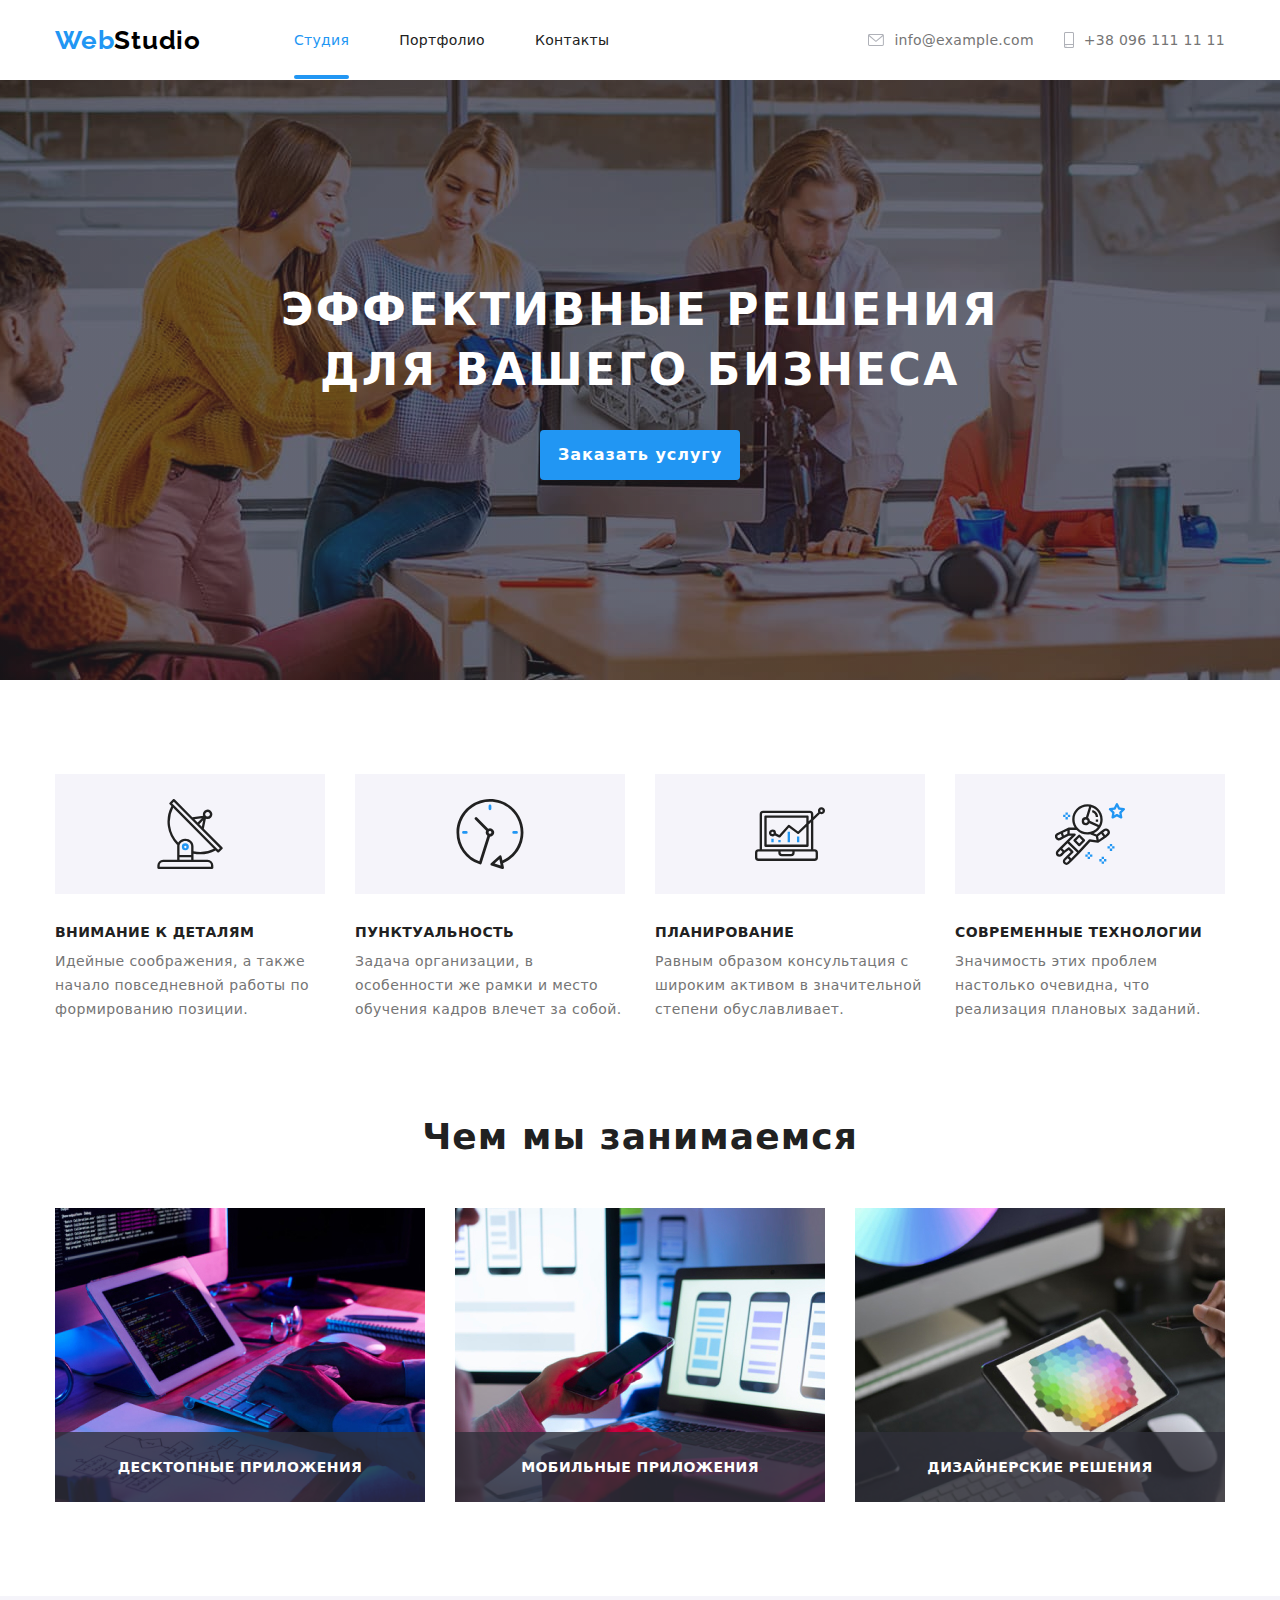
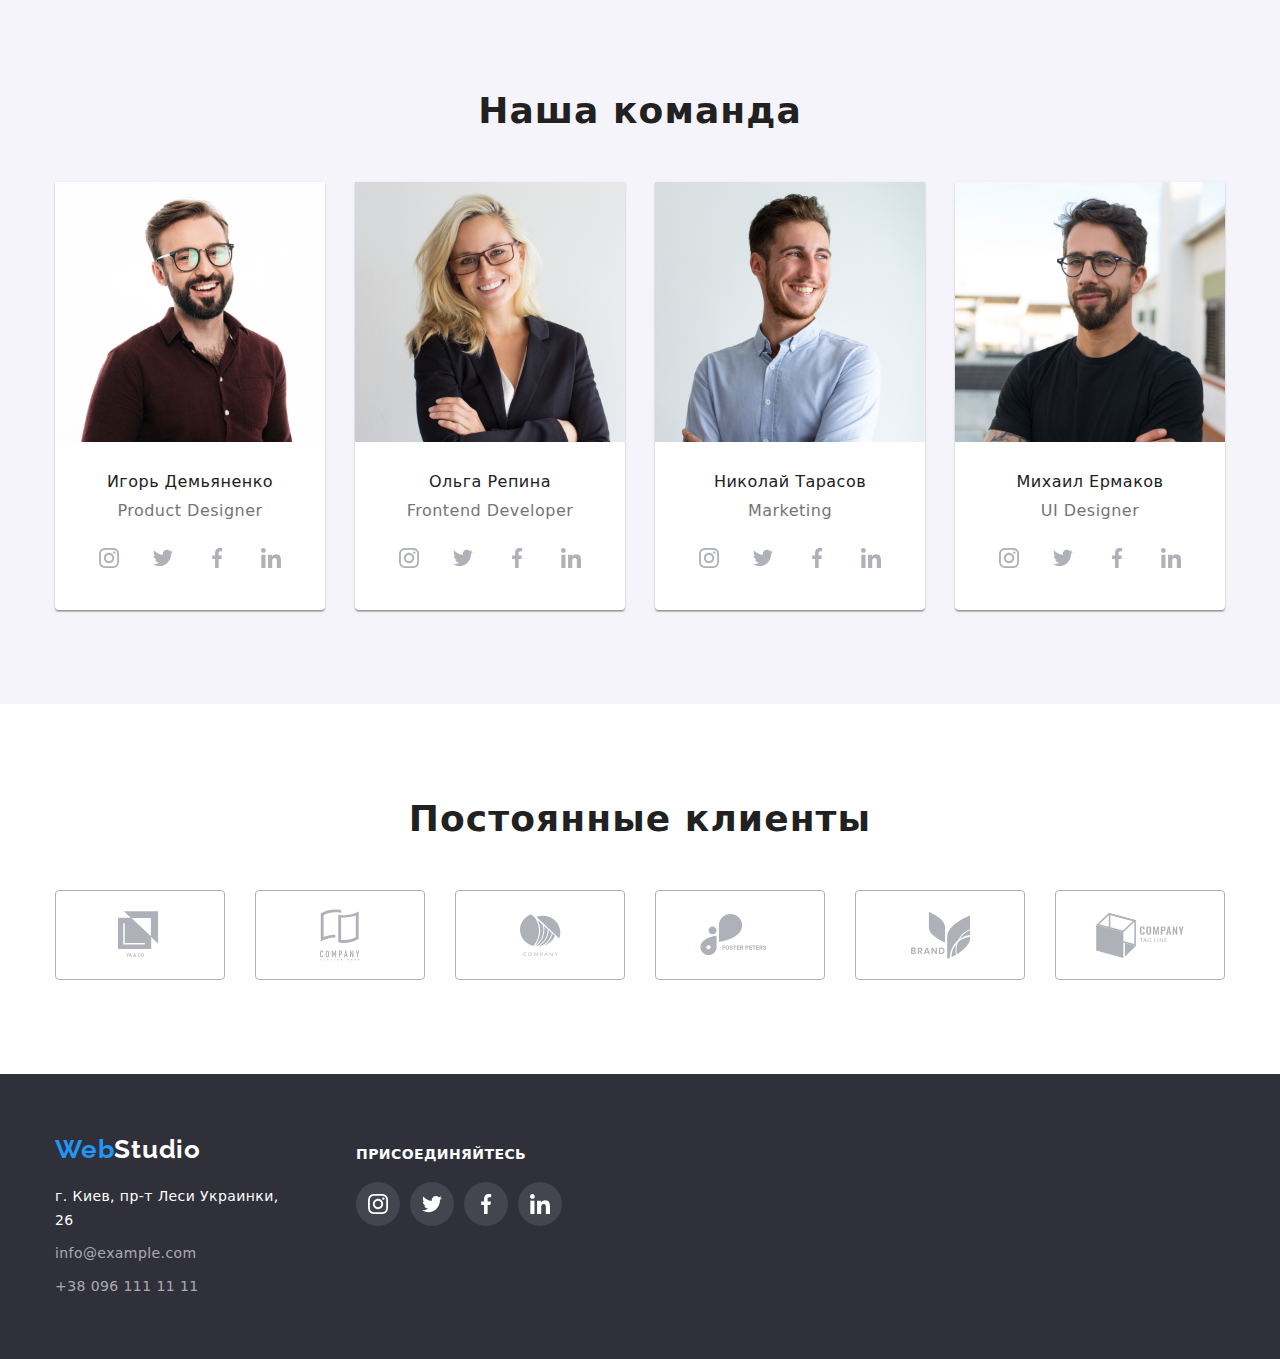
==== index.html @ fbb75f8d "перенос папок и файлов с предыдущего репозитория" ====
<!DOCTYPE html>
<html lang="ru">
<head>
    <meta charset="UTF-8">
    <meta name="viewport" content="width=device-width, initial-scale=1.0">
    <title>WebStudio</title>
    <link rel="stylesheet" href="https://cdnjs.cloudflare.com/ajax/libs/modern-normalize/1.0.0/modern-normalize.css">
    <link href="https://fonts.googleapis.com/css2?family=Raleway:wght@700&family=Roboto:wght@400;500;700;900&display=swap" rel="stylesheet">
    <link rel="stylesheet" href="./css/styles.css">
</head>
<body>

    <!--Header container-->
    <header class="header-container">
        <div class="container">
            <div class="header-wrapper">
                <a class="link" href="./index.html" aria-label="WebStudio">
                    <span class="web">Web<span class="header-studio">Studio</span></span>
                </a>
                 <nav class="nav-container">
                    <ul class="navigation-menu">
                        <li class="item active"><a href="./index.html" class="link active">Студия</a></li>
                        <li class="item"><a href="./portfolio.html" class="link">Портфолио</a></li>
                        <li class="item"><a href="" class="link">Контакты</a></li>
                    </ul>
                 </nav>
                 <ul class="contacts-list">
                     <li class="item">
                        <a href="info@example.com" class="link">
                            <svg width="16" height="12">
                                <use href="./img/svg/sprite.svg#icon-envelope"></use>
                            </svg>info@example.com</a>
                    </li>
                     <li class="item">
                        <a href="tel:+380961111111" class="link">
                            <svg width="10" height="16" style="background-position: center;">
                                <use href="./img/svg/sprite.svg#icon-smartphone"></use>
                            </svg>+38 096 111 11 11</a>
                    </li>
                 </ul>
            </div>
        </div>
    </header>

    <main>
        <!--section-1 container-->
            <section class="section-1">
                <div class="container">
                    <h1 class="title">Эффективные решения <br> для вашего бизнеса</h1>
                    <button class="main-button" data-modal-open>Заказать услугу</button>
                    <!--modal with backdrop-->
                    <div class="backdrop is-hidden" data-modal>
                        <div class="modal">
                            <button data-modal-close></button>
                        </div>
                    </div>
                </div>
            </section>

        <!--section-2 container-->
            <section class="section-2">
                <div class="container">
                <h2>Специфика работы</h2>
                <ul class="work-list">
                    <li class="item">
                        <h3 class="title">Внимание к деталям</h3>
                        <p class="discription">Идейные соображения, а также начало повседневной работы по формированию позиции.</p>
                    </li>
                    <li class="item">
                        <h3 class="title">Пунктуальность</h3>
                        <p class="discription">Задача организации, в особенности же рамки и место обучения кадров влечет за собой.</p>
                    </li>
                    <li class="item">
                        <h3 class="title">Планирование</h3>
                        <p class="discription">Равным образом консультация с широким активом в значительной степени обуславливает.</p>
                    </li>
                    <li class="item">
                        <h3 class="title">Современные технологии</h3>
                        <p class="discription">Значимость этих проблем настолько очевидна, что реализация плановых заданий.</p>
                    </li>
                </ul>
                </div>
            </section>  

            <!--section-3 container-->
            <section class="section-3">
                <div class="container">
                <h2>Чем мы занимаемся</h2>
                    <ul>
                        <li><img src="./img/sect-3/img-1.jpg" alt="Десктопные приложения"><h3>Десктопные приложения</h3></li>
                        <li><img src="./img/sect-3/img-2.jpg" alt="Мобильные приложения"><h3>Мобильные приложения</h3></li>
                        <li><img src="./img/sect-3/img-3.jpg" alt="Дизайнерские решения"><h3>Дизайнерские решения</h3></li>
                    </ul>
                </div>
            </section>

        <!--section-4 container-->
            <section class="section-4">
                <div class="container">
                <h2>Наша команда</h2>
                <ul class="team-list">
                    <li>
                        <img src="./img/sect-4/img-1.jpg" alt="Игорь Демьяненко (фото)" width="270">
                        <h3>Игорь Демьяненко</h3>
                        <p>Product Designer</p>
                       <ul class="social-links-icons">
                           <li><a href="">
                               <svg width="20" height="20">
                                   <use href="./img/svg/sprite.svg#icon-instagram" class="icon-link"></use>
                               </svg>
                           </a></li>
                           <li><a href="">
                            <svg width="20" height="20">
                                <use href="./img/svg/sprite.svg#icon-twitter" class="icon-link"></use>
                            </svg>
                           </a></li>
                           <li><a href="">
                            <svg width="20" height="20">
                                <use href="./img/svg/sprite.svg#icon-facebook" class="icon-link"></use>
                            </svg>
                           </a></li>
                           <li><a href="">
                            <svg width="20" height="20">
                                <use href="./img/svg/sprite.svg#icon-linkedin" class="icon-link"></use>
                            </svg>
                           </a></li>
                       </ul>
                    </li>
                    <li>
                        <img src="./img/sect-4/img-2.jpg" alt="Ольга Репина (фото)" width="270">
                        <h3>Ольга Репина</h3>
                        <p>Frontend Developer</p>
                        <ul class="social-links-icons">
                            <li><a href="">
                                <svg width="20" height="20">
                                    <use href="./img/svg/sprite.svg#icon-instagram" class="icon-link"></use>
                                </svg>
                            </a></li>
                            <li><a href="">
                             <svg width="20" height="20">
                                 <use href="./img/svg/sprite.svg#icon-twitter" class="icon-link"></use>
                             </svg>
                            </a></li>
                            <li><a href="">
                             <svg width="20" height="20">
                                 <use href="./img/svg/sprite.svg#icon-facebook" class="icon-link"></use>
                             </svg>
                            </a></li>
                            <li><a href="">
                             <svg width="20" height="20">
                                 <use href="./img/svg/sprite.svg#icon-linkedin" class="icon-link"></use>
                             </svg>
                            </a></li>
                        </ul>
                    </li>
                    <li>
                        <img src="./img/sect-4/img-3.jpg" alt="Николай Тарасов (фото)" width="270">
                        <h3>Николай Тарасов</h3>
                        <p>Marketing</p>
                        <ul class="social-links-icons">
                            <li><a href="">
                                <svg width="20" height="20">
                                    <use href="./img/svg/sprite.svg#icon-instagram" class="icon-link"></use>
                                </svg>
                            </a></li>
                            <li><a href="">
                             <svg width="20" height="20">
                                 <use href="./img/svg/sprite.svg#icon-twitter" class="icon-link"></use>
                             </svg>
                            </a></li>
                            <li><a href="">
                             <svg width="20" height="20">
                                 <use href="./img/svg/sprite.svg#icon-facebook" class="icon-link"></use>
                             </svg>
                            </a></li>
                            <li><a href="">
                             <svg width="20" height="20">
                                 <use href="./img/svg/sprite.svg#icon-linkedin" class="icon-link"></use>
                             </svg>
                            </a></li>
                        </ul>
                    </li>
                    <li>
                        <img src="./img/sect-4/img-4.jpg" alt="Михаил Ермаков (фото)" width="270">
                        <h3>Михаил Ермаков</h3>
                        <p>UI Designer</p>
                        <ul class="social-links-icons">
                            <li><a href="">
                                <svg width="20" height="20">
                                    <use href="./img/svg/sprite.svg#icon-instagram" class="icon-link"></use>
                                </svg>
                            </a></li>
                            <li><a href="">
                             <svg width="20" height="20">
                                 <use href="./img/svg/sprite.svg#icon-twitter" class="icon-link"></use>
                             </svg>
                            </a></li>
                            <li><a href="">
                             <svg width="20" height="20">
                                 <use href="./img/svg/sprite.svg#icon-facebook" class="icon-link"></use>
                             </svg>
                            </a></li>
                            <li><a href="">
                             <svg width="20" height="20">
                                 <use href="./img/svg/sprite.svg#icon-linkedin" class="icon-link"></use>
                             </svg>
                            </a></li>
                        </ul>
                    </li>
                </ul>
                </div>
            </section>

            <!--section-5 container-->
            <section class="section-5">
                <div class="container">
                <h2>Постоянные клиенты</h2>
                <ul>
                    <li><a href="#">
                        <svg width="44.27" height="49.23">
                            <use href="./img/svg/sprite.svg#icon-logo-1"></use>
                        </svg>
                        </a></li>
                    <li><a href="#">
                        <svg width="40" height="52">
                            <use href="./img/svg/sprite.svg#icon-logo-2"></use>
                        </svg>
                        </a></li>
                    <li><a href="#">
                        <svg width="41" height="42.6">
                            <use href="./img/svg/sprite.svg#icon-logo-3"></use>
                        </svg>
                        </a></li>
                    <li><a href="#">
                        <svg width="79.66" height="42.02">
                            <use href="./img/svg/sprite.svg#icon-logo-4"></use>
                        </svg>
                        </a></li>
                    <li><a href="#">
                        <svg width="59" height="47">
                            <use href="./img/svg/sprite.svg#icon-logo-5"></use>
                        </svg>
                        </a></li>
                    <li><a href="#">
                        <svg width="88.48" height="45.44">
                            <use href="./img/svg/sprite.svg#icon-logo-6"></use>
                        </svg>
                        </a></li>
                </ul>
                </div>
            </section>
        </main>
        
            <!--footer container-->
    <footer>
        <div class="container">
            <div class="footer-wrapper">
                <div class="contacts-container">
                <a class="webstudio-link" href="./index.html" aria-label="WebStudio">
                  <span class="web">Web<span class="footer-studio">Studio</span></span>
                </a>
                <address>
                    <span class="address">г. Киев, пр-т Леси Украинки, 26</span>
                    <ul>
                        <li><a href="info@example.com">info@example.com</a></li>
                        <li><a href="tel:+380961111111">+38 096 111 11 11</a></li>
                    </ul>
                </address>
                </div>
                <div class="follow-us-container">
                    <p>Присоединяйтесь</p>
                        <ul class="footer-social-links">
                            <li><a href="">
                                <svg width="20" height="20">
                                    <use href="./img/svg/sprite.svg#icon-instagram-footer"></use>
                                </svg>
                              </a></li>
                            <li><a href="">
                                <svg width="20" height="20">
                                    <use href="./img/svg/sprite.svg#icon-twitter-footer"></use>
                                </svg>
                              </a></li>
                            <li><a href="">
                                <svg width="20" height="20">
                                    <use href="./img/svg/sprite.svg#icon-facebook-footer"></use>
                                </svg>
                              </a></li>
                            <li><a href="">
                                <svg width="20" height="20">
                                    <use href="./img/svg/sprite.svg#icon-linkedin-footer"></use>
                                </svg>
                              </a></li>
                        </ul>
                </div>
            </div>
        </div>
    </footer>
    <script src="./js/modal.js"></script>
</body>
</html>
---- css/styles.css ----
:root {
    --primary-text-color: #212121;
    --title-text-color: #FFFFFF;
    --secondary-text-color: #757575;
    --accent-color: #2196F3;
    --background-color: #F5F4FA;
    --contrast-color: #2F303A;
    --icon-color: #afb1b8;
}
*,
*::before,
*::after {
    margin: 0;
    padding: 0;
}

    transition: 250ms cubic-bezier(0.4, 0, 0.2, 1);
}
body {
    background: var(--title-text-color);
    font-family: 'Roboto', sans-serif;
    font-style: normal;
}
a {
    text-decoration: none;
    cursor: pointer;
}
button {
    cursor: pointer;
}
ul {
    list-style: none;
}
.container {
    margin: 0 auto;
    padding: 0 15px;
    width: 1200px;
    display: block;
}
.header-container,
.header-container.portfolio {
    margin: 0 auto;
    background-color: var(--title-text-color);
}
.header-container.portfolio {
    outline: solid #ECECEC;
}
.header-wrapper {
    display: flex;
    justify-content: space-between;
    align-items: center;
}
.web {
    font-family: 'Raleway';
    font-weight: 700;
    font-size: 26px;
    line-height: 1.192;
    letter-spacing: 0.03em;
    color: var(--accent-color);
}
.web .header-studio {
    color: black;
}
.web .footer-studio {
    color: white;
}
.nav-container {
    margin-left: 93px;
}
.navigation-menu {
    display: flex;
    align-items: center;
    box-sizing: border-box;
}
.navigation-menu .link {
    padding: 31px 0;
    font-weight: 500;
    font-size: 14px;
    line-height: 1.143;
    letter-spacing: 0.02em;
    color: var(--primary-text-color);
    transition: 250ms cubic-bezier(0.4, 0, 0.2, 1);
}
.navigation-menu .link.active::after {
    content: "";
    position: absolute;
    display: block;
    width: 100%;
    height: 4px;
    left: 0;
    bottom: 0;
    background-color: var(--accent-color);
    border-radius: 2px;
}
.navigation-menu .link.active {
    color: var(--accent-color);
    position: relative;
}
.navigation-menu .item {
    display: block;
    box-sizing: border-box;
    padding: 31px 0;
    margin-right: 50px;
}
.navigation-menu .item.active::after {

}
.navigation-menu .item:last-child {
    margin: 0;
}
.navigation-menu .link:hover,
.navigation-menu .link:focus {
    color: var(--accent-color);
    cursor: pointer;
}
.contacts-list {
    display: flex;
    align-items: center;
    margin-left: auto;
}
.contacts-list div {
    display: inline;
}
.contacts-list svg {
    fill:  var(--icon-color);
    margin-right: 10px;
    background-position: center;
    transition: 250ms cubic-bezier(0.4, 0, 0.2, 1);
}
.contacts-list a:hover svg,
.contacts-list a:focus svg {
    fill: var(--accent-color); 
}
.contacts-list .item:last-child {
    margin-left: 30px;
}
.contacts-list .link {
    display: flex;
    align-items: center;
    font-weight: 500;
    font-size: 14px;
    line-height: 1.143;
    letter-spacing: 0.02em;
    color: var(--secondary-text-color);
    list-style: none;
    transition: 250ms cubic-bezier(0.4, 0, 0.2, 1);
}
.contacts-list .link:hover,
.contacts-list .link:focus {
    color: var(--accent-color);
}
.section-1 {
    align-items: center;
    padding: 200px 0 200px 0;
    background-size: cover;
    background-position: center;
    background-color: var(--contrast-color);
    background-image: linear-gradient(
        to right,
        rgba(47, 48, 58, 0.4), 
        rgba(47, 48, 58, 0.4)
    ), url(../img/section-hero/overlay-optimized.jpg);
}
.title {
    font-weight: 900;
    font-size: 44px;
    line-height: 1.364;
    text-align: center;
    letter-spacing: 0.06em;
    text-transform: uppercase;
    color: var(--title-text-color);
}
.section-1 .main-button {
    display: block;
    width: 200px;
    height: 50px;
    border-radius: 4px;
    border: none;
    margin: 30px auto 0 auto;
    background-color: var(--accent-color);
    font-weight: 700;
    font-size: 16px;
    line-height: 1.875;
    letter-spacing: 0.06em;
    color: var(--title-text-color);
}
.section-2,
.section-5  {
    padding: 94px 0;
    margin: 0 auto;
    background-color: var(--title-text-color);
}
.section-2 h2 {
    display: none;
}
.section-2 ul,
.section-3 ul {
    display: flex;
    justify-content: space-between;
}
.work-list li {
    width: 270px;
}
.work-list li::before {
    content: "";
    display: block;
    width: 270px;
    height: 120px;
    background-position: center;
    background-repeat: no-repeat;
    background-color: #F5F4FA;
}
.work-list .item:first-child::before {
    background-image: url(../img/svg/group.svg);
}
.work-list .item:nth-child(2)::before {
    background-image: url(../img/svg/clock.svg);
}
.work-list .item:nth-child(3)::before {
    background-image: url(../img/svg/diagram.svg);
}
.work-list .item:nth-child(4)::before {
    background-image: url(../img/svg/astronaut.svg);
}
.work-list h3 {
    font-weight: 700;
    font-size: 14px;
    line-height: 1.143;
    letter-spacing: 0.03em;
    text-align: left;
    text-transform: uppercase;
    color: var(--primary-text-color);
    margin-bottom: 10px;
    margin-top: 30px;
}
.work-list .discription {
    font-weight: 400;
    font-size: 14px;
    line-height: 1.714;
    letter-spacing: 0.03em;
    color: var(--secondary-text-color);
}
.section-3 {
    padding: 0 0 94px 0;
    margin: 0 auto;
    background-color: var(--title-text-color);
}
.section-3 ul li {
    position: relative;
    display: flex;
    justify-content: center;
}
.section-3 h2,
.section-4 h2,
.section-5 h2 {
    margin-bottom: 50px;
    font-weight: 700;
    font-size: 36px;
    line-height: 1.167;
    text-align: center;
    letter-spacing: 0.03em;
    color: var(--primary-text-color);
}
.section-3 h3 {
    position: absolute;
    display: flex;
    justify-content: center;
    width: 370px;
    bottom: 0;
    padding: 27px 0;
    font-style: normal;
    font-weight: bold;
    font-size: 14px;
    line-height: 1.143;
    text-align: center;
    letter-spacing: 0.03em;
    white-space: nowrap;
    text-transform: uppercase;
    color: var(--title-text-color);
    background-color: rgba(47, 48, 58, 0.8);
}
.backdrop {
    position: fixed;
    top: 0;
    left: 0;
    width: 100%;
    height: 100%;
    z-index: 3;
    background-color: rgba(0, 0, 0, 0.2);
    opacity: 1;
    transition: 600ms cubic-bezier(0.4, 0, 0.2, 1) 200ms;
}
.backdrop.is-hidden {
    opacity: 0;
    pointer-events: none;
    transform: scale(0.1);
}
.modal {
    position: absolute;
    width: 528px;
    height: 581px;
    top: 50%;
    left: 50%;
    transform: translate(-50%, -50%);
    border-radius: 4px;
    background-color: var(--title-text-color);
    filter: drop-shadow(0px 4px 4px rgba(0, 0, 0, 0.25));
}
.modal button {
    position: absolute;
    width: 30px;
    height: 30px;
    top: 8px;
    right: 8px;
    border-radius: 50%;
    background: #FFFFFF;
    border: 1px solid rgba(0, 0, 0, 0.1);
    background-image: url(../img/svg/close-modal.svg);
    background-position: center;
    background-repeat: no-repeat;
}
.section-4 {
    padding: 94px 0;
    margin: 0 auto;
    background-color: #F5F4FA;
}
.section-4 ul li {
    width: 270px;
    padding: 0 0 30px 0;
    background-color: var(--title-text-color);
}
.section-4 img {
    display: block;
}
.section-4 li h3 {
    font-weight: 500;
    font-size: 16px;
    line-height: 1.188;
    text-align: center;
    letter-spacing: 0.03em;
    color: var(--primary-text-color);
    margin: 30px auto 10px auto;
}
.section-4 li p {
    display: block;
    flex-wrap: wrap;
    font-weight: 400;
    font-size: 16px;
    line-height: 1.188;
    text-align: center;
    letter-spacing: 0.03em;
    margin-top: 0 auto;
    color: var(--secondary-text-color);
    margin: 0 auto;
}
.section-4 .team-list {
    display: flex;
    justify-content: space-between;
}
.section-4 .team-list > li {
    box-shadow: 
    0px 1px 3px rgba(0, 0, 0, 0.12), 
    0px 1px 1px rgba(0, 0, 0, 0.14), 
    0px 2px 1px rgba(0, 0, 0, 0.2);
    border-radius: 0px 0px 4px 4px;
}
.section-4 .social-links-icons {
    display: flex;
    background-position: center;
    margin: 16px auto 0 auto;
    justify-content: center;    
}
.section-4 .social-links-icons li {
    width: 44px;
    height: 44px;
    border-radius: 50%;
    margin-right: 10px;
    transition: 250ms cubic-bezier(0.4, 0, 0.2, 1);
}
.section-4 .social-links-icons li a {
    display: flex;
    align-items: center;
    justify-content: center;
    width: 44px;
    height: 44px;
    transition: 250ms cubic-bezier(0.4, 0, 0.2, 1);
}
.section-4 svg {
    fill: var(--icon-color);
    transition: 250ms cubic-bezier(0.4, 0, 0.2, 1);
}
.section-4 .social-links-icons li:nth-child(4) {
    margin-right: 0;
}
.section-4 .social-links-icons li:hover {
    background-color: var(--accent-color);
}
.section-4 .social-links-icons a:hover svg {
    fill: var(--title-text-color);
}
.section-4 .social-links-icons a:focus svg {
    fill: var(--title-text-color);
}
.section-4 .social-links-icons a:focus {
    background-color: var(--accent-color);
    border-radius: 50%;
}

.section-5 ul {
    display: flex;
}
.section-5 ul li {
    margin-right: 30px;
}
.section-5 ul li:last-child {
    margin-right: 0;
}
.section-5 a {
    display: flex;
    align-items: center;
    justify-content: center;
    width: 170px;
    height: 90px;
    border: 1px solid #AFB1B8;
    border-radius: 4px;
    transition: 250ms cubic-bezier(0.4, 0, 0.2, 1);
}
.section-5 svg {
    fill: var(--icon-color);
    transition: 250ms cubic-bezier(0.4, 0, 0.2, 1);
}
.section-5 a:hover svg {
    fill: var(--accent-color);
}
.section-5 a:hover {
    border: 1px solid var(--accent-color);
    border-radius: 4px;
}
.section-5 a:focus svg {
    fill: var(--accent-color);
}
.section-5 li a:focus {
    border: 1px solid var(--accent-color);
}
footer {
    padding: 60px 0;
    background-color: var(--contrast-color);
}
footer .webstudio-link {
    width: 145px;
    display: block;
    margin-bottom: 20px;
}
.footer-wrapper {
    display: flex;
}
address span {
    display: block;
    margin-bottom: 9px;
    font-weight: 400;
    font-size: 14px;
    line-height: 1.714;
    letter-spacing: 0.03em;
    color: var(--title-text-color);
}
address {
    width: 231px;
    display: block;
    font-style: normal;
    flex-wrap: wrap-reverse;
}
address li a {
    font-weight: 400;
    font-size: 14px;
    line-height: 1.714;
    letter-spacing: 0.03em;
    color: rgba(255, 255, 255, 0.6);
}
address li {
    display: block;
    margin-bottom: 9px;
}
address li:last-child {
    margin-bottom: 0;
}
.follow-us-container {
    display: block;
    margin-left: 70px;
    padding-top: 12px;
}
.follow-us-container p {
    font-style: normal;
    font-weight: bold;
    font-size: 14px;
    line-height: 1.143;
    letter-spacing: 0.03em;
    text-transform: uppercase;
    color: var(--title-text-color);
}
.footer-social-links {
    display: flex;
    margin-top: 20px;
}
.footer-social-links li {
    margin-left: 10px;
}
.footer-social-links li a {
    display: flex;
    justify-content: center;
    align-items: center;
    width: 44px;
    height: 44px;
    fill: var(--title-text-color);
    background-color: rgba(255, 255, 255, 0.1);
    border-radius: 50%;
    transition: 250ms cubic-bezier(0.4, 0, 0.2, 1);
}
.footer-social-links li:first-child {
    margin-left: 0;
}
.footer-social-links a:hover {
    background-color: var(--accent-color);
}
.footer-social-links a:focus {
    background-color: var(--accent-color);
    border-radius: 50%;
}
/* portfolio html */
.our-works-section {
    margin: 0 auto;
    padding: 94px 0;
    background-color: var(--title-text-color);
}
.our-works-section .title {
    display: none;
}
.category-choice {
    display: flex;
    justify-content: center;
    margin-bottom: 50px;
}
.category-choice .item + .item {
    margin-left: 8px;
}
.portfolio-button {
    font-weight: 500;
    font-size: 16px;
    line-height: 1.625;
    letter-spacing: 0.03em;
    background-color: var(--background-color);
    color: var(--primary-text-color);
    padding: 6px 22px;
    border: none;
    border-radius: 4px;
    transition: 250ms cubic-bezier(0.4, 0, 0.2, 1);
}
.portfolio-button:hover,
.portfolio-button:focus {
    color: var(--title-text-color);
    background-color: var(--accent-color);
    box-shadow: 0px 3px 1px rgba(0, 0, 0, 0.1), 
                0px 1px 2px rgba(0, 0, 0, 0.08), 
                0px 2px 2px rgba(0, 0, 0, 0.12);
    border-radius: 4px;
}
.projects-list {
    display: flex;
    flex-wrap: wrap;
}
.projects-list .item {
    width: 370px;
    margin-right: 30px;
    margin-bottom: 30px;
    transition: 250ms cubic-bezier(0.4, 0, 0.2, 1);
}
.projects-list .item a {
    position: relative;
    width: 370px;
}
.projects-list img {
    display: block;
}
.pop-up-container {
    display: flex;
    position: relative;
    align-items: center;
    justify-content: center;
    overflow: hidden;
}
.pop-up-container p {
    position: absolute;
    display: flex;
    align-items: center;
    width: 370px;
    height: 294px;
    padding: 0 24px;
    top: 100%;
    font-style: normal;
    font-weight: normal;
    font-size: 18px;
    line-height: 1,556;
    letter-spacing: 0.03em;
    color: #FFFFFF;
    background: rgba(33, 150, 243, 0.9);
    transition: 250ms cubic-bezier(0.4, 0, 0.2, 1);
}
.projects-list .item:nth-child(1):hover .pop-up-container p,
.projects-list .item:nth-child(1):focus .pop-up-container p {
    transform: translate(0, -100%);
    transition-duration: 250ms;
    transition-timing-function: cubic-bezier(0.4, 0, 0.2, 1);
    opacity: 100%;
}
.projects-list .item:nth-child(3),
.projects-list .item:nth-child(6),
.projects-list .item:nth-child(9) {
    margin-right: 0;
}
.projects-list .item:nth-child(n+7) {
    margin-bottom: 0;
}
.projects-list .item:hover,
.projects-list .item a:focus {
    box-shadow: 0px 1px 1px rgba(0, 0, 0, 0.12), 
                0px 4px 4px rgba(0, 0, 0, 0.06), 
                1px 4px 6px rgba(0, 0, 0, 0.16);
}
.card-content .project-title {
    font-weight: 700;
    font-size: 18px;
    line-height: 2.0;
    letter-spacing: 0.06em;
    color: var(--primary-text-color);
    margin-bottom: 4px;
}
.card-content p {
    font-weight: 400;
    font-size: 16px;
    line-height: 1.875;
    letter-spacing: 0.03em;
    color: var(--secondary-text-color);
}
.card-content {
    box-sizing: border-box;
    z-index: 10;
    padding: 20px 24px;
    border-left: 1px solid #EEEEEE;
    border-right: 1px solid #EEEEEE;
    border-bottom: 1px solid #EEEEEE;
}
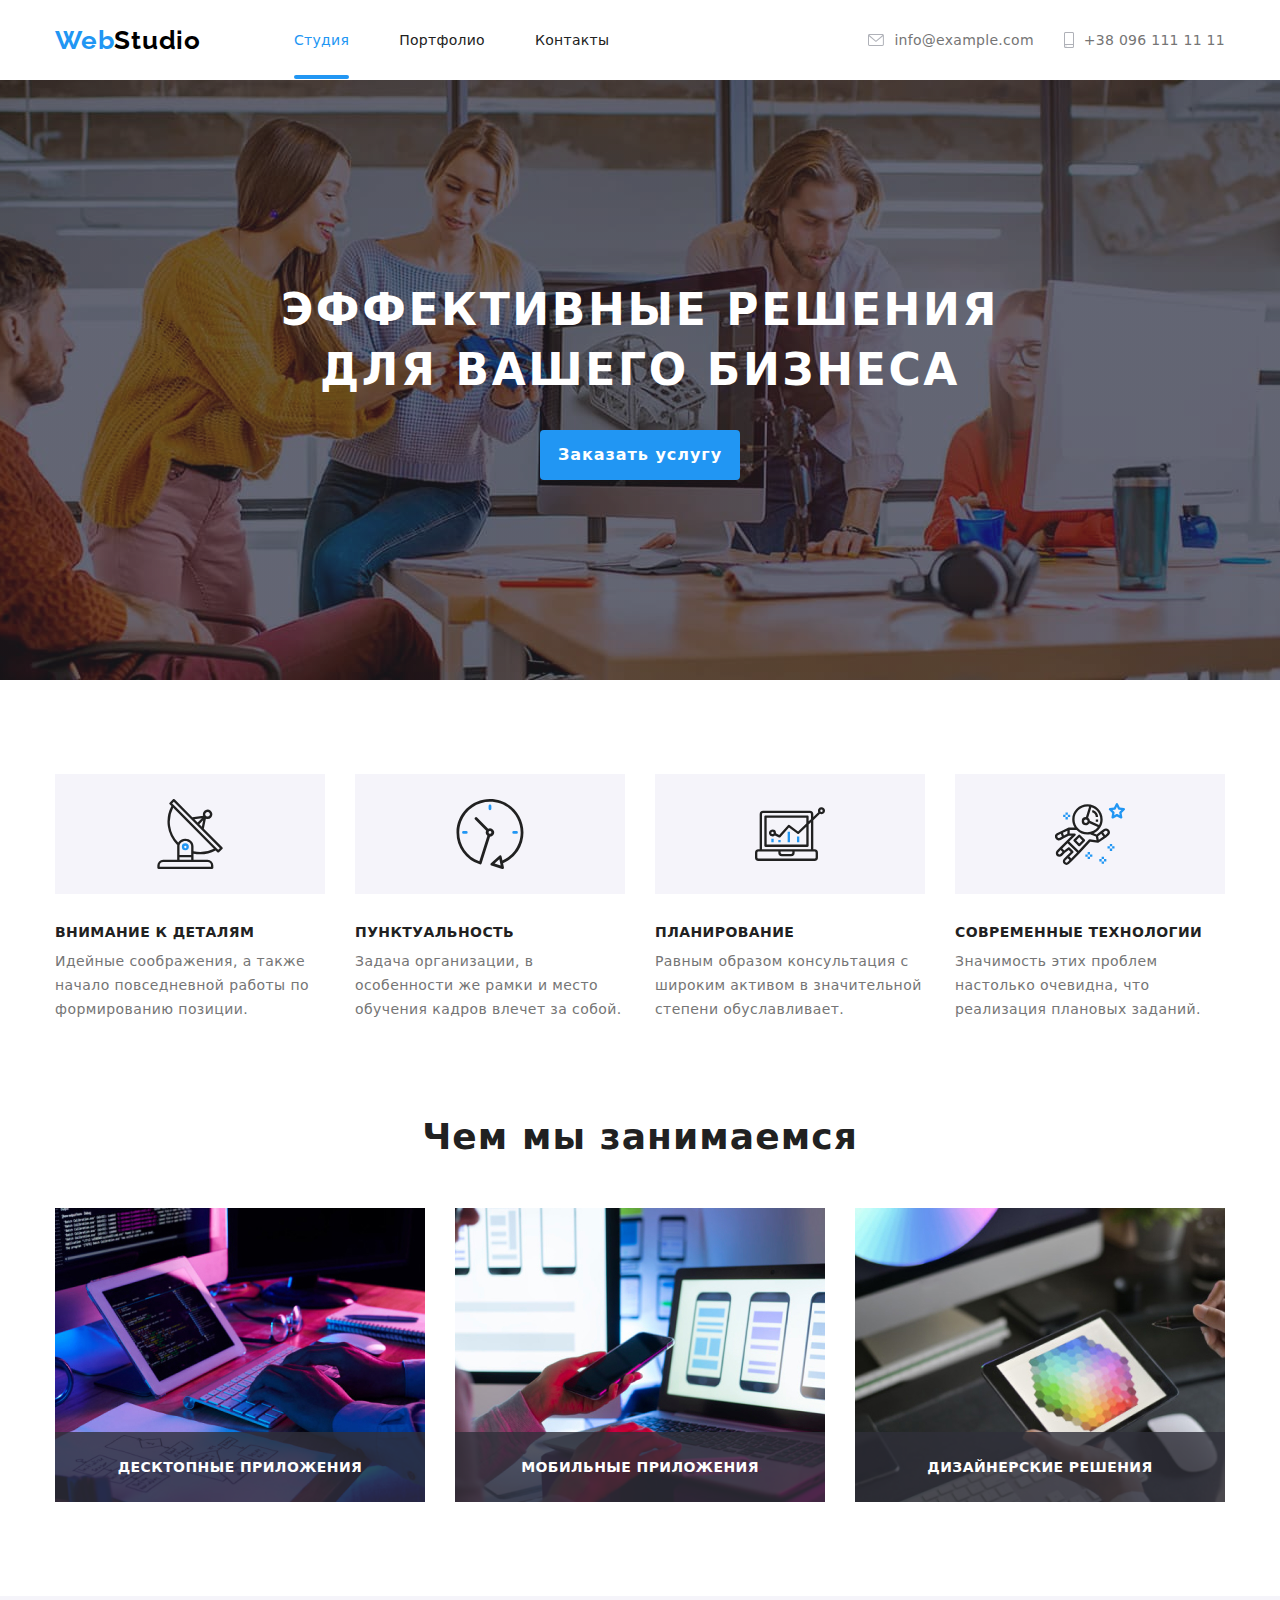
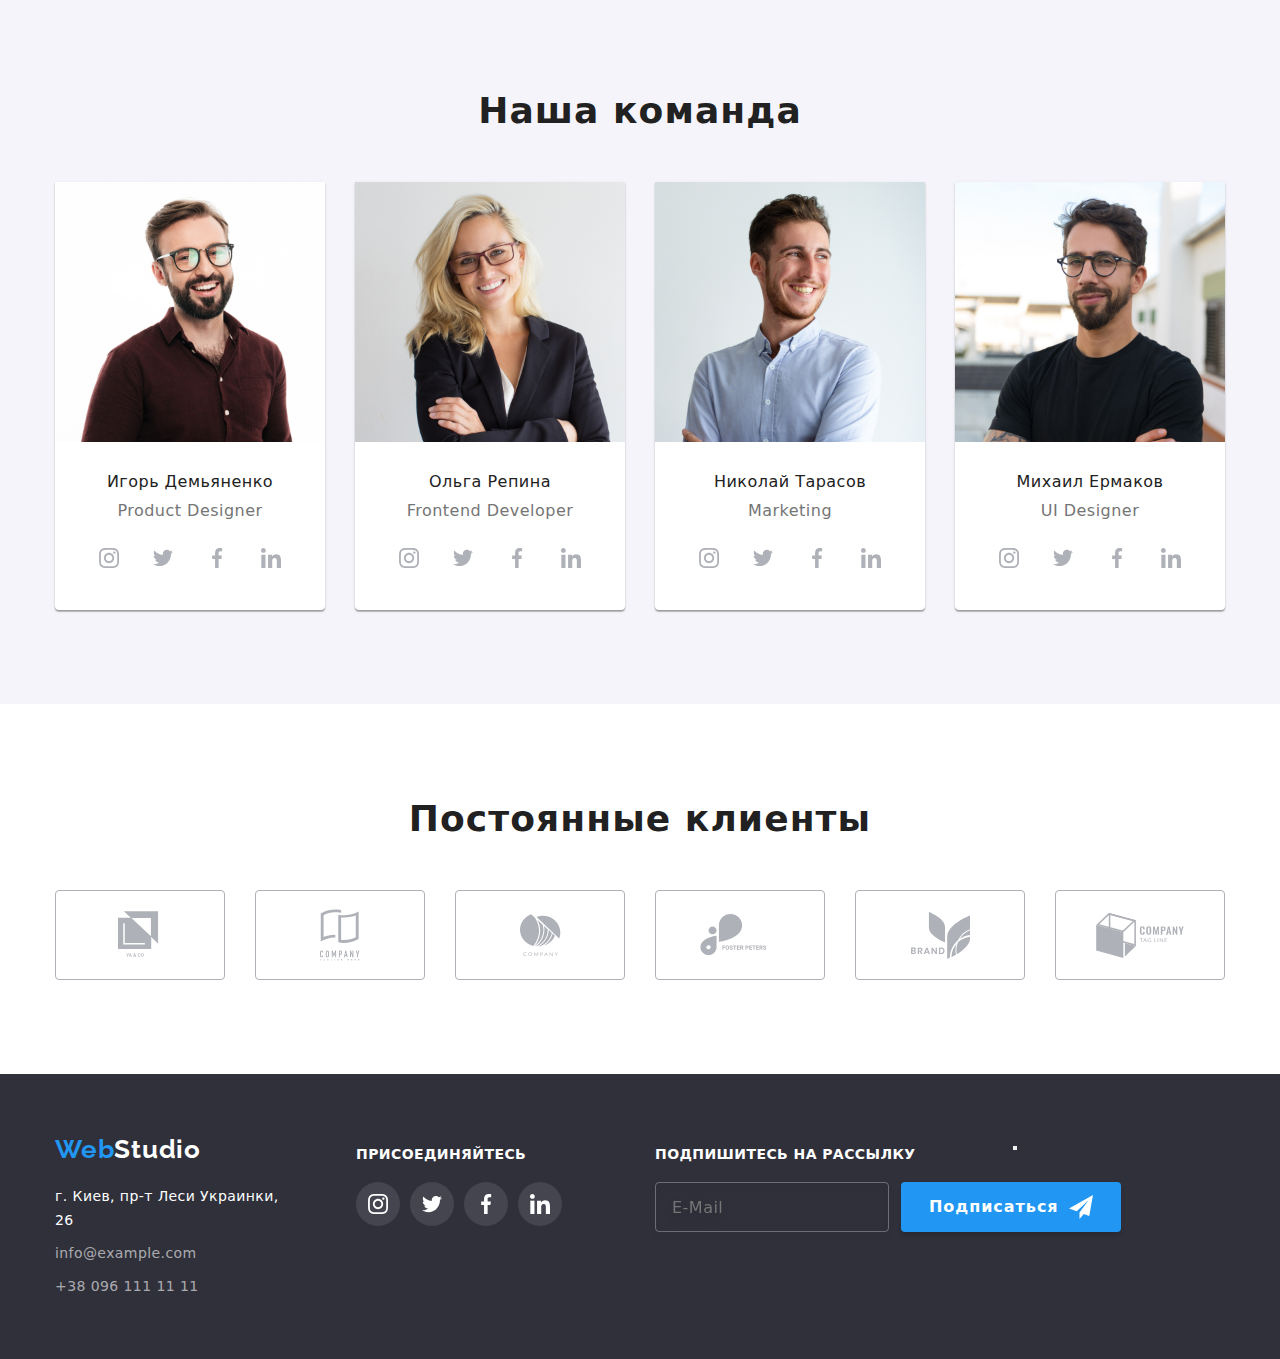
==== commit 96c8c6f9: "0.1" ====
--- a/index.html
+++ b/index.html
@@ -292,6 +292,21 @@
                               </a></li>
                         </ul>
                 </div>
+                <div class="subscribe-container">
+                    <p>Подпишитесь на рассылку</p>
+                    <form action="#">
+                        <input type="email" name="user-email" placeholder="E-Mail">
+                        <button data-modal-open>Подписаться<svg width="24" height="24">
+                                <use href="./img/svg/sprite.svg#icon-send"></use></svg>
+                        </button>
+                    </form>
+                </div>
+                                        <!--modal with backdrop-->
+                  <div class="backdrop-2 is-hidden" data-modal>
+                      <div class="modal-subscribe">
+                       <button data-modal-close></button>
+                       </div>
+                  </div>
             </div>
         </div>
     </footer>
--- a/css/styles.css
+++ b/css/styles.css
@@ -101,9 +101,6 @@
     box-sizing: border-box;
     padding: 31px 0;
     margin-right: 50px;
-}
-.navigation-menu .item.active::after {
-
 }
 .navigation-menu .item:last-child {
     margin: 0;
@@ -488,7 +485,9 @@
     margin-left: 70px;
     padding-top: 12px;
 }
-.follow-us-container p {
+.follow-us-container p,
+.subscribe-container p {
+    margin-bottom: 20px;
     font-style: normal;
     font-weight: bold;
     font-size: 14px;
@@ -499,7 +498,6 @@
 }
 .footer-social-links {
     display: flex;
-    margin-top: 20px;
 }
 .footer-social-links li {
     margin-left: 10px;
@@ -524,6 +522,54 @@
 .footer-social-links a:focus {
     background-color: var(--accent-color);
     border-radius: 50%;
+}
+.subscribe-container {
+    display: block;
+    padding-top: 12px;
+    margin-left: 93px;
+}
+.subscribe-container form {
+    display: flex;
+    width: 358px;
+    height: 50px;
+}
+.subscribe-container form input {
+    width: 358px;
+    height: 50px;
+    margin-right: 12px;
+    padding: 15px 16px;
+    background-color: transparent;
+    border: 1px solid rgba(255, 255, 255, 0.3);
+    box-sizing: border-box;
+    filter: drop-shadow(0px 4px 4px rgba(0, 0, 0, 0.15));
+    border-radius: 4px;
+    font-style: normal;
+    font-weight: 400;
+    font-size: 16px;
+    line-height: 1.25;
+    letter-spacing: 0.03em;
+    color: rgba(255, 255, 255, 0.6);
+}
+.subscribe-container form button {
+    display: flex;
+    align-items: center;
+    justify-content: center;
+    text-align: center;
+    padding: 10px 28px;
+    font-style: normal;
+    font-weight: 700;
+    font-size: 16px;
+    line-height: 1.875;
+    letter-spacing: 0.06em;
+    color: var(--title-text-color);
+    background: var(--accent-color);
+    box-shadow: 0px 4px 4px rgba(0, 0, 0, 0.15);
+    border-radius: 4px;
+    border: none;
+}
+.subscribe-container form button svg {
+    margin-left: 10px;
+    fill: var(--title-text-color);
 }
 /* portfolio html */
 .our-works-section {
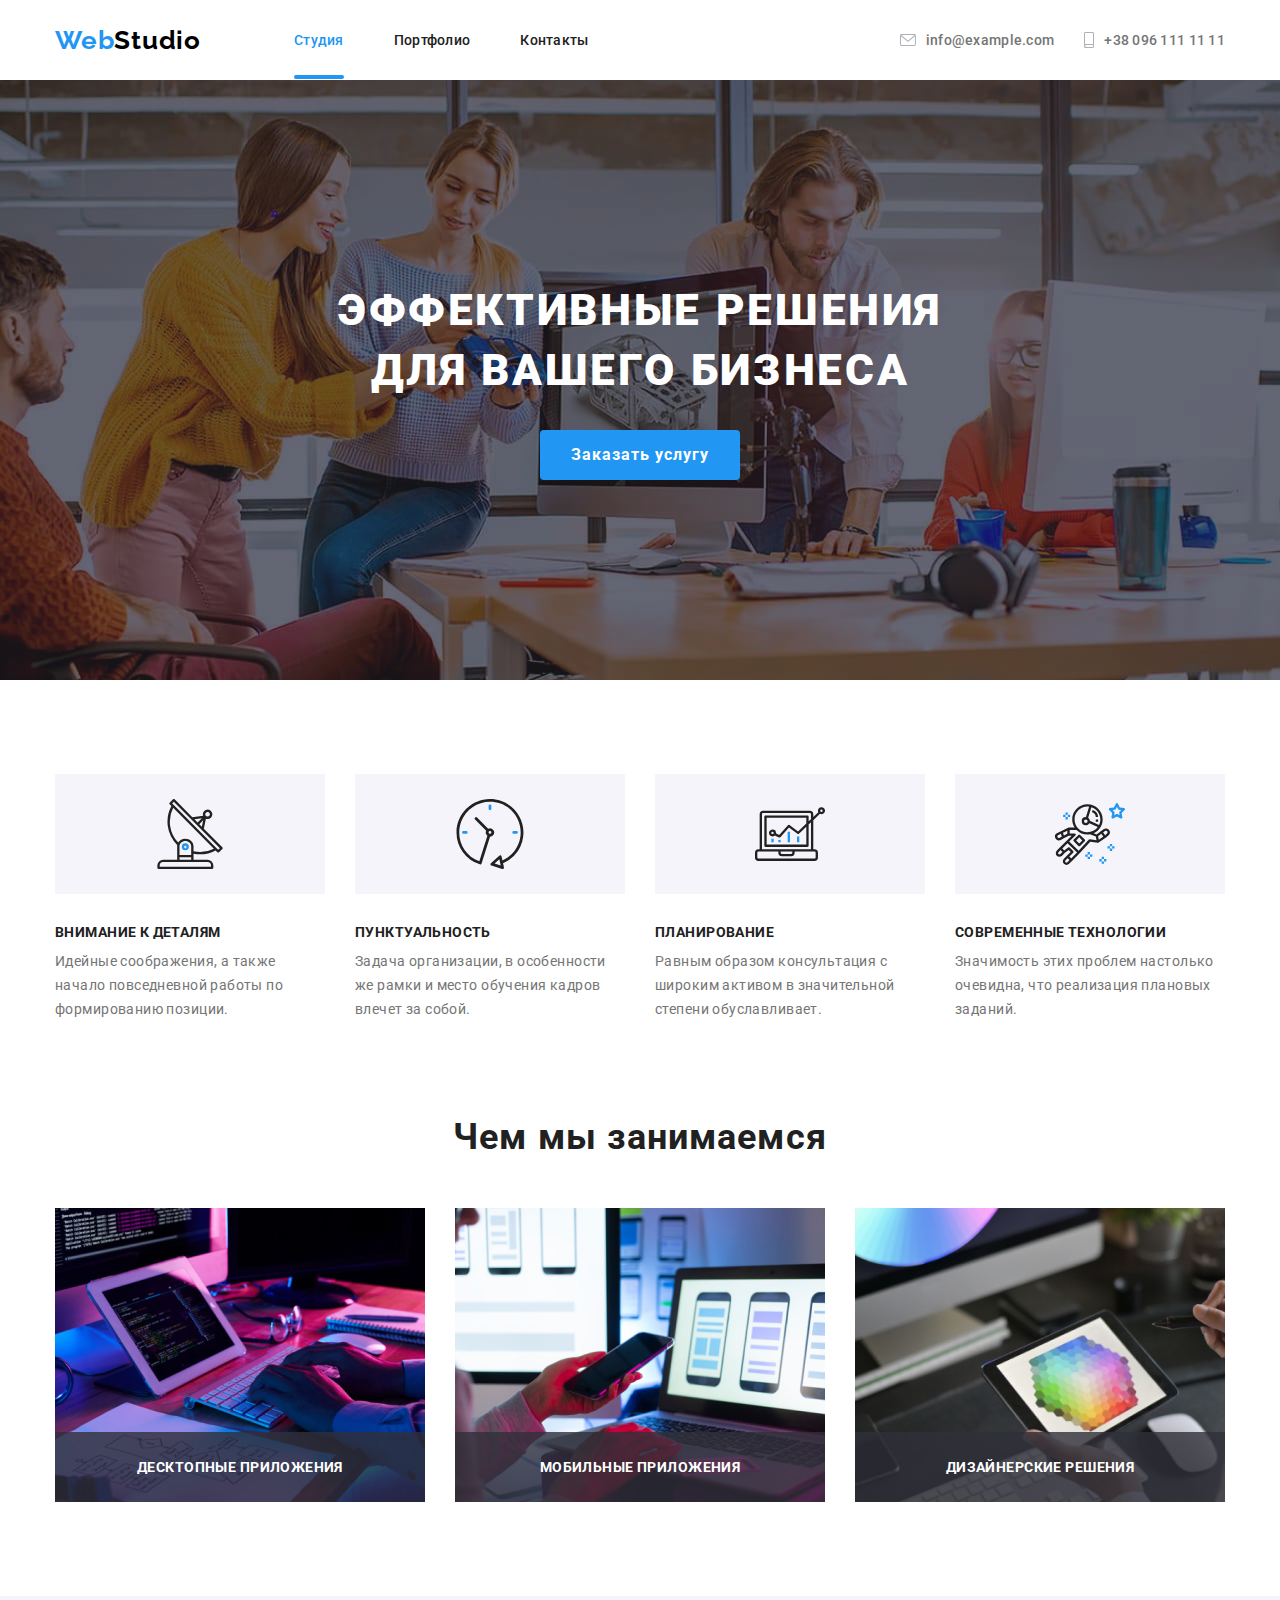
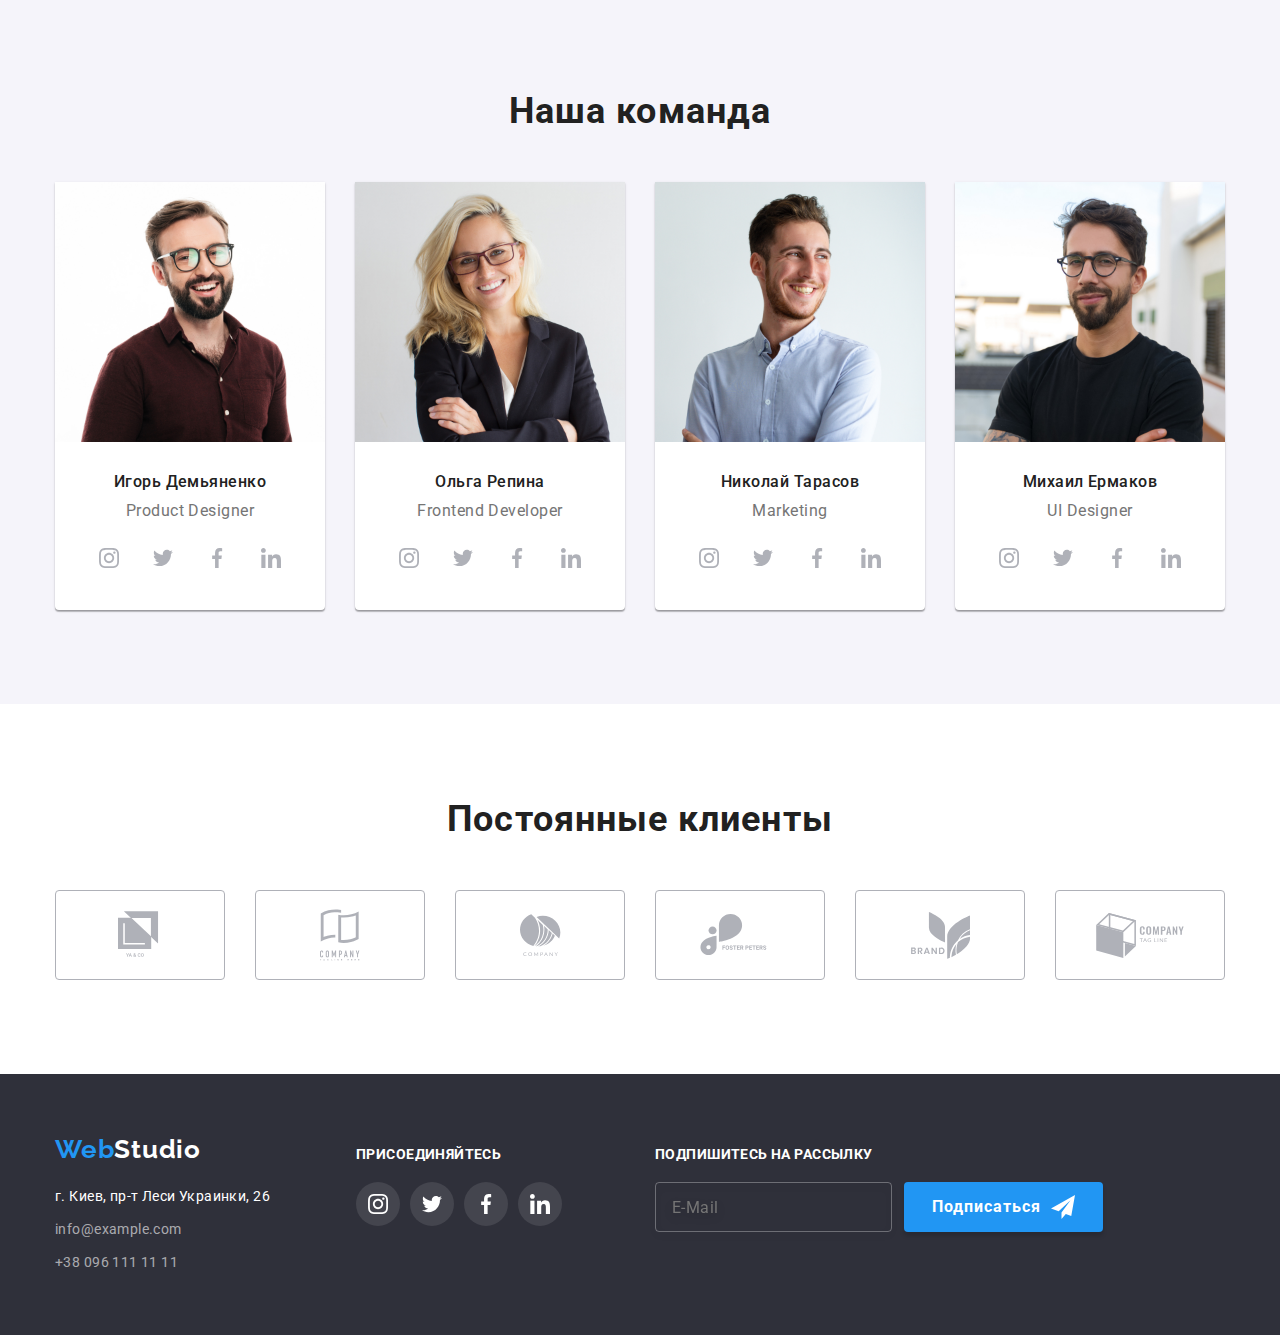
==== commit fe9ab235: "1.0" ====
--- a/index.html
+++ b/index.html
@@ -51,7 +51,42 @@
                     <!--modal with backdrop-->
                     <div class="backdrop is-hidden" data-modal>
                         <div class="modal">
-                            <button data-modal-close></button>
+                            <button data-modal-close class="close-modal-button">
+                                <svg width="11" height="11">
+                                    <use href="./img/svg/sprite.svg#icon-close-modal"></use>
+                                </svg>
+                            </button>
+                            <h2>Оставьте свои данные, мы вам перезвоним</h2>
+                            <form action="#">
+                                <div class="form-field">
+                                    <label for="name">Имя</label>
+                                    <svg width="18" height="18">
+                                        <use href="./img/svg/sprite.svg#icon-person-black-18dp-1"></use>
+                                    </svg>
+                                    <input type="text" name="user-name" id="name" class="input-field">
+                                </div>
+                                <div class="form-field">
+                                    <label for="phone">Телефон</label>
+                                    <svg width="18" height="18">
+                                        <use href="./img/svg/sprite.svg#icon-phone-black-18dp-1"></use>
+                                    </svg>
+                                    <input type="tel" name="user-phone" id="phone" class="input-field">
+                                </div>
+                                <div class="form-field">
+                                    <label for="email">Почта</label>
+                                    <svg width="18" height="18">
+                                        <use href="./img/svg/sprite.svg#icon-email-black-18dp-1"></use>
+                                    </svg>
+                                    <input type="email" name="user-email" id="email" class="input-field">
+                                </div>
+                                <label for="comment">Комментарий</label>
+                                <textarea name="comment" id="" cols="30" rows="10" id="comment" placeholder="Введите сообщение"></textarea>
+                                <div class="checkbox-container">
+                                        <input type="checkbox" class="checkbox" id="checkbox">
+                                    <label for="checkbox">Соглашаюсь с рассылкой и принимаю <a href="">Условия договора</a></label>
+                                </div>
+                            </form>
+                            <button class="send-button">Отправить</button>
                         </div>
                     </div>
                 </div>
@@ -301,12 +336,6 @@
                         </button>
                     </form>
                 </div>
-                                        <!--modal with backdrop-->
-                  <div class="backdrop-2 is-hidden" data-modal>
-                      <div class="modal-subscribe">
-                       <button data-modal-close></button>
-                       </div>
-                  </div>
             </div>
         </div>
     </footer>
--- a/css/styles.css
+++ b/css/styles.css
@@ -12,9 +12,6 @@
 *::after {
     margin: 0;
     padding: 0;
-}
-
-    transition: 250ms cubic-bezier(0.4, 0, 0.2, 1);
 }
 body {
     background: var(--title-text-color);
@@ -296,6 +293,7 @@
     position: absolute;
     width: 528px;
     height: 581px;
+    padding: 40px;
     top: 50%;
     left: 50%;
     transform: translate(-50%, -50%);
@@ -303,8 +301,9 @@
     background-color: var(--title-text-color);
     filter: drop-shadow(0px 4px 4px rgba(0, 0, 0, 0.25));
 }
-.modal button {
+.modal .close-modal-button {
     position: absolute;
+    display: block;
     width: 30px;
     height: 30px;
     top: 8px;
@@ -312,10 +311,135 @@
     border-radius: 50%;
     background: #FFFFFF;
     border: 1px solid rgba(0, 0, 0, 0.1);
-    background-image: url(../img/svg/close-modal.svg);
+}
+.modal .close-modal-button svg {
+    fill: black;
+}
+.modal .close-modal-button:hover svg,
+.modal .close-modal-button:focus svg {
+    fill: var(--accent-color);
+}
+.modal h2 {
+    margin-bottom: 12px;
+    font-style: normal;
+    font-weight: 700;
+    font-size: 20px;
+    line-height: 1,15;
+    text-align: center;
+    letter-spacing: 0.03em;
+    color: var(--primary-text-color);
+}
+.modal .form-field label,
+.modal form > label {
+    display: block;
+    margin-bottom: 4px;
+    font-style: normal;
+    font-weight: 400;
+    font-size: 12px;
+    line-height: 1,167;
+    letter-spacing: 0.01em;
+    color: var(--secondary-text-color);
+}
+.modal .form-field .input-field {
+    display: block;
+    width: 100%;
+    height: 40px;
+    padding: 12px 42px ;
+    margin-bottom: 10px;
+    border: 1px solid rgba(33, 33, 33, 0.2);
+    box-sizing: border-box;
+    border-radius: 4px;
+}
+.modal textarea {
+    display: block;
+    width: 100%;
+    height: 120px;
+    margin-bottom: 20px;
+    padding: 12px 16px;
+    resize: none;
+    border: 1px solid rgba(33, 33, 33, 0.2);
+    box-sizing: border-box;
+    border-radius: 4px;
+}
+.modal textarea::placeholder {
+    font-style: normal;
+    font-weight: 400;
+    font-size: 14px;
+    line-height: 1,143;
+    letter-spacing: 0.01em;
+    color: rgba(117, 117, 117, 0.5);
+}
+.modal .form-field svg {
+    position: absolute;
+    top: 50%;
+    left: 12px;
+}
+.modal .form-field {
+    position: relative;
+}
+.modal .form-field input:focus-within svg {
+    border-color: var(--accent-color);
+    fill: var(--accent-color);
+}
+.modal .checkbox-container label {
+    font-style: normal;
+    font-weight: 400;
+    font-size: 14px;
+    line-height: 1,714;
+    letter-spacing: 0.03em;
+    color: var(--secondary-text-color);
+} 
+.modal .checkbox-container {
+    position: relative;
+    display: flex;
+    justify-content: center;
+}
+.modal .checkbox-container .checkbox {
+    appearance: none; 
+    width: 16px;
+    height: 15px;
+    box-sizing: border-box;
+    border: 2px solid black;
+    border-radius: 3px;
+    background-image: url(../img/svg/check.svg);
     background-position: center;
-    background-repeat: no-repeat;
-}
+    background-repeat: no-repeat;   
+}
+.modal .checkbox-container .checkbox:checked {
+    background-color: var(--accent-color);
+    border: 2px solid var(--accent-color);
+}
+.modal .checkbox-container label {
+    display: inline-block;
+    margin-left: 8.38px;
+}
+.modal .checkbox-container label a {
+    text-decoration-line: underline;
+    color: var(--accent-color)
+}
+.modal .checkbox-container .svg-checkbox-container {
+    position: relative;
+    display: flex;
+}
+.modal .send-button {
+    display: flex;
+    width: 200px;
+    height: 50px;
+    margin: 30px auto 40px auto;
+    background: var(--accent-color);
+    box-shadow: 0px 4px 4px rgba(0, 0, 0, 0.15);
+    border-radius: 4px;
+    border: none;
+    font-style: normal;
+    font-weight: bold;
+    font-size: 16px;
+    line-height: 30px;
+    justify-content: center;
+    align-items: center;
+    text-align: center;
+    letter-spacing: 0.06em;
+    color: #FFFFFF;
+    }
 .section-4 {
     padding: 94px 0;
     margin: 0 auto;
@@ -621,9 +745,9 @@
 }
 .projects-list .item a {
     position: relative;
-    width: 370px;
-}
-.projects-list img {
+    display: block;
+}
+.projects-list img {    
     display: block;
 }
 .pop-up-container {
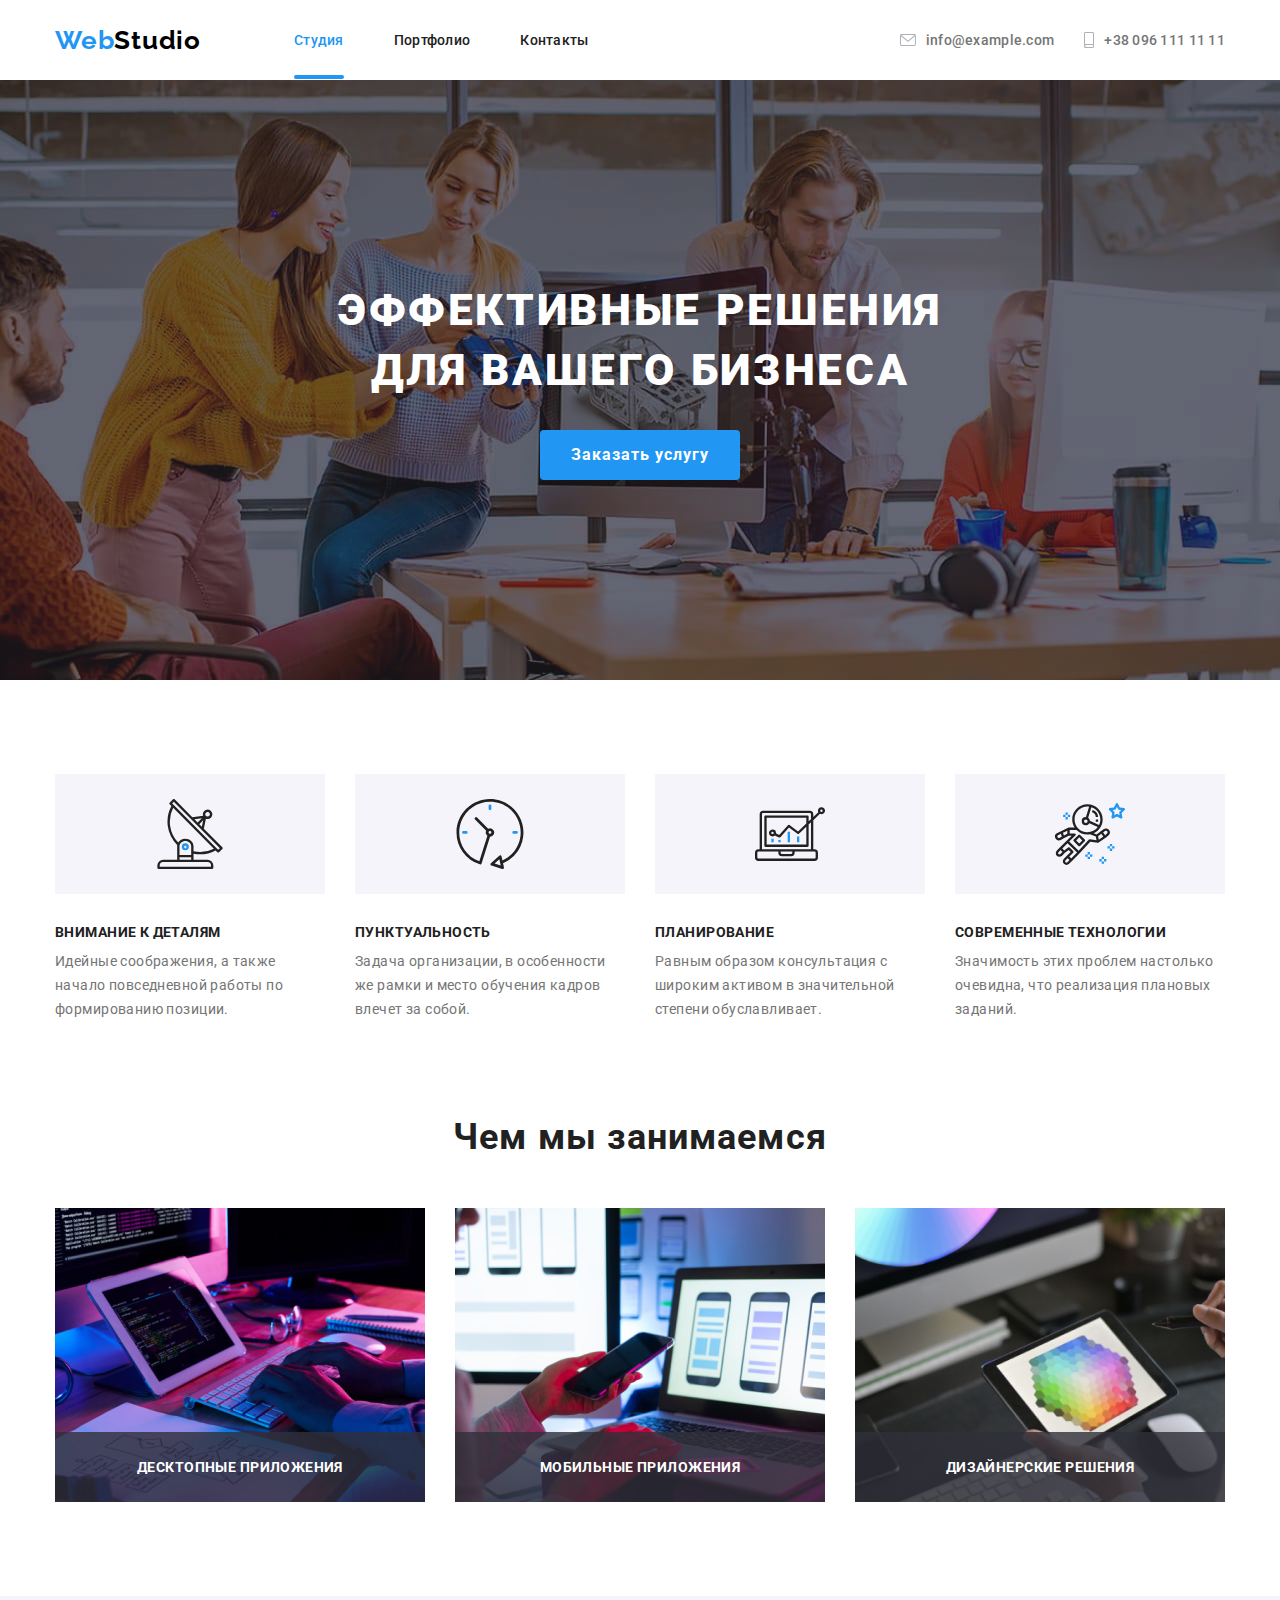
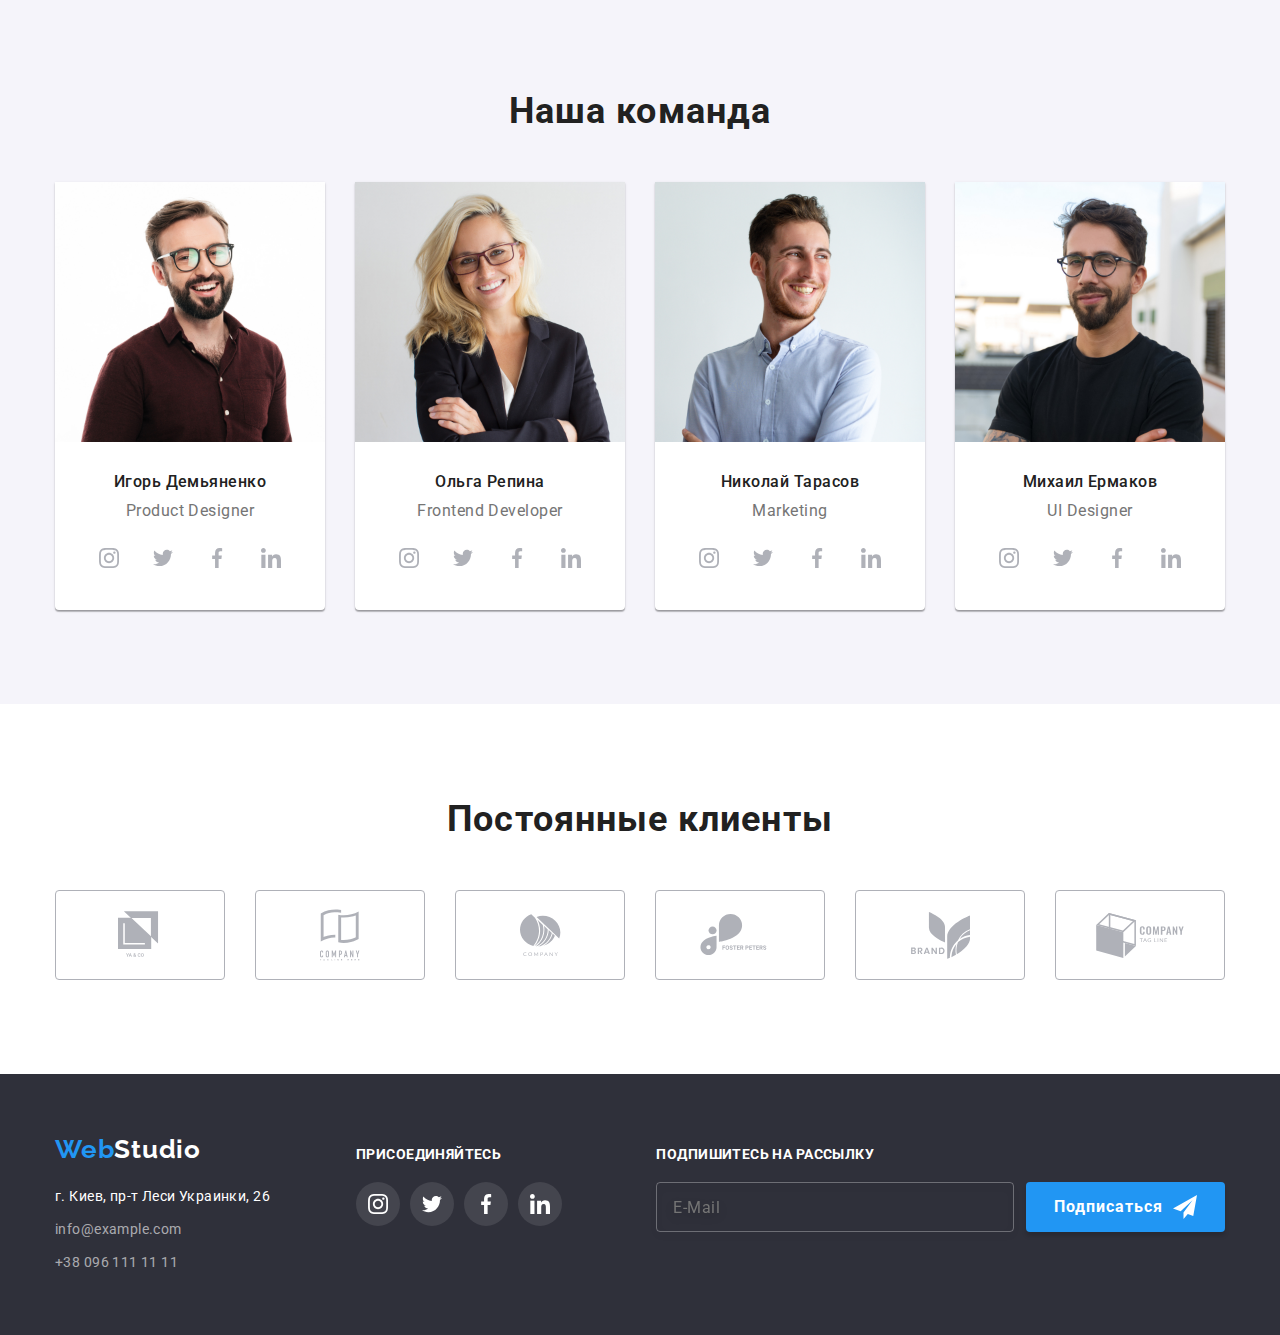
==== commit 49167b5a: "2.0" ====
--- a/index.html
+++ b/index.html
@@ -60,24 +60,24 @@
                             <form action="#">
                                 <div class="form-field">
                                     <label for="name">Имя</label>
+                                    <input type="text" name="user-name" id="name" class="input-field">
                                     <svg width="18" height="18">
                                         <use href="./img/svg/sprite.svg#icon-person-black-18dp-1"></use>
                                     </svg>
-                                    <input type="text" name="user-name" id="name" class="input-field">
                                 </div>
                                 <div class="form-field">
                                     <label for="phone">Телефон</label>
+                                    <input type="tel" name="user-phone" id="phone" class="input-field">
                                     <svg width="18" height="18">
                                         <use href="./img/svg/sprite.svg#icon-phone-black-18dp-1"></use>
                                     </svg>
-                                    <input type="tel" name="user-phone" id="phone" class="input-field">
                                 </div>
                                 <div class="form-field">
                                     <label for="email">Почта</label>
+                                    <input type="email" name="user-email" id="email" class="input-field">
                                     <svg width="18" height="18">
                                         <use href="./img/svg/sprite.svg#icon-email-black-18dp-1"></use>
                                     </svg>
-                                    <input type="email" name="user-email" id="email" class="input-field">
                                 </div>
                                 <label for="comment">Комментарий</label>
                                 <textarea name="comment" id="" cols="30" rows="10" id="comment" placeholder="Введите сообщение"></textarea>
@@ -85,8 +85,8 @@
                                         <input type="checkbox" class="checkbox" id="checkbox">
                                     <label for="checkbox">Соглашаюсь с рассылкой и принимаю <a href="">Условия договора</a></label>
                                 </div>
+                                <button type="submit" class="send-button">Отправить</button>
                             </form>
-                            <button class="send-button">Отправить</button>
                         </div>
                     </div>
                 </div>
@@ -331,7 +331,8 @@
                     <p>Подпишитесь на рассылку</p>
                     <form action="#">
                         <input type="email" name="user-email" placeholder="E-Mail">
-                        <button data-modal-open>Подписаться<svg width="24" height="24">
+                        <button type="submit">Подписаться
+                                <svg width="24" height="24">
                                 <use href="./img/svg/sprite.svg#icon-send"></use></svg>
                         </button>
                     </form>
--- a/css/styles.css
+++ b/css/styles.css
@@ -345,7 +345,6 @@
     width: 100%;
     height: 40px;
     padding: 12px 42px ;
-    margin-bottom: 10px;
     border: 1px solid rgba(33, 33, 33, 0.2);
     box-sizing: border-box;
     border-radius: 4px;
@@ -376,9 +375,17 @@
 }
 .modal .form-field {
     position: relative;
-}
-.modal .form-field input:focus-within svg {
+    margin-bottom: 10px;
+}
+.modal .form-field .input-field:focus {
+    outline: none;
     border-color: var(--accent-color);
+}
+.modal textarea:focus {
+    outline: none;
+    border-color: var(--accent-color);
+}
+.modal .form-field .input-field:focus + svg {
     fill: var(--accent-color);
 }
 .modal .checkbox-container label {
@@ -406,6 +413,7 @@
     background-repeat: no-repeat;   
 }
 .modal .checkbox-container .checkbox:checked {
+    outline: none;
     background-color: var(--accent-color);
     border: 2px solid var(--accent-color);
 }
@@ -650,14 +658,14 @@
 .subscribe-container {
     display: block;
     padding-top: 12px;
-    margin-left: 93px;
+    margin-left: auto;
 }
 .subscribe-container form {
     display: flex;
-    width: 358px;
     height: 50px;
 }
 .subscribe-container form input {
+    display: block;
     width: 358px;
     height: 50px;
     margin-right: 12px;
